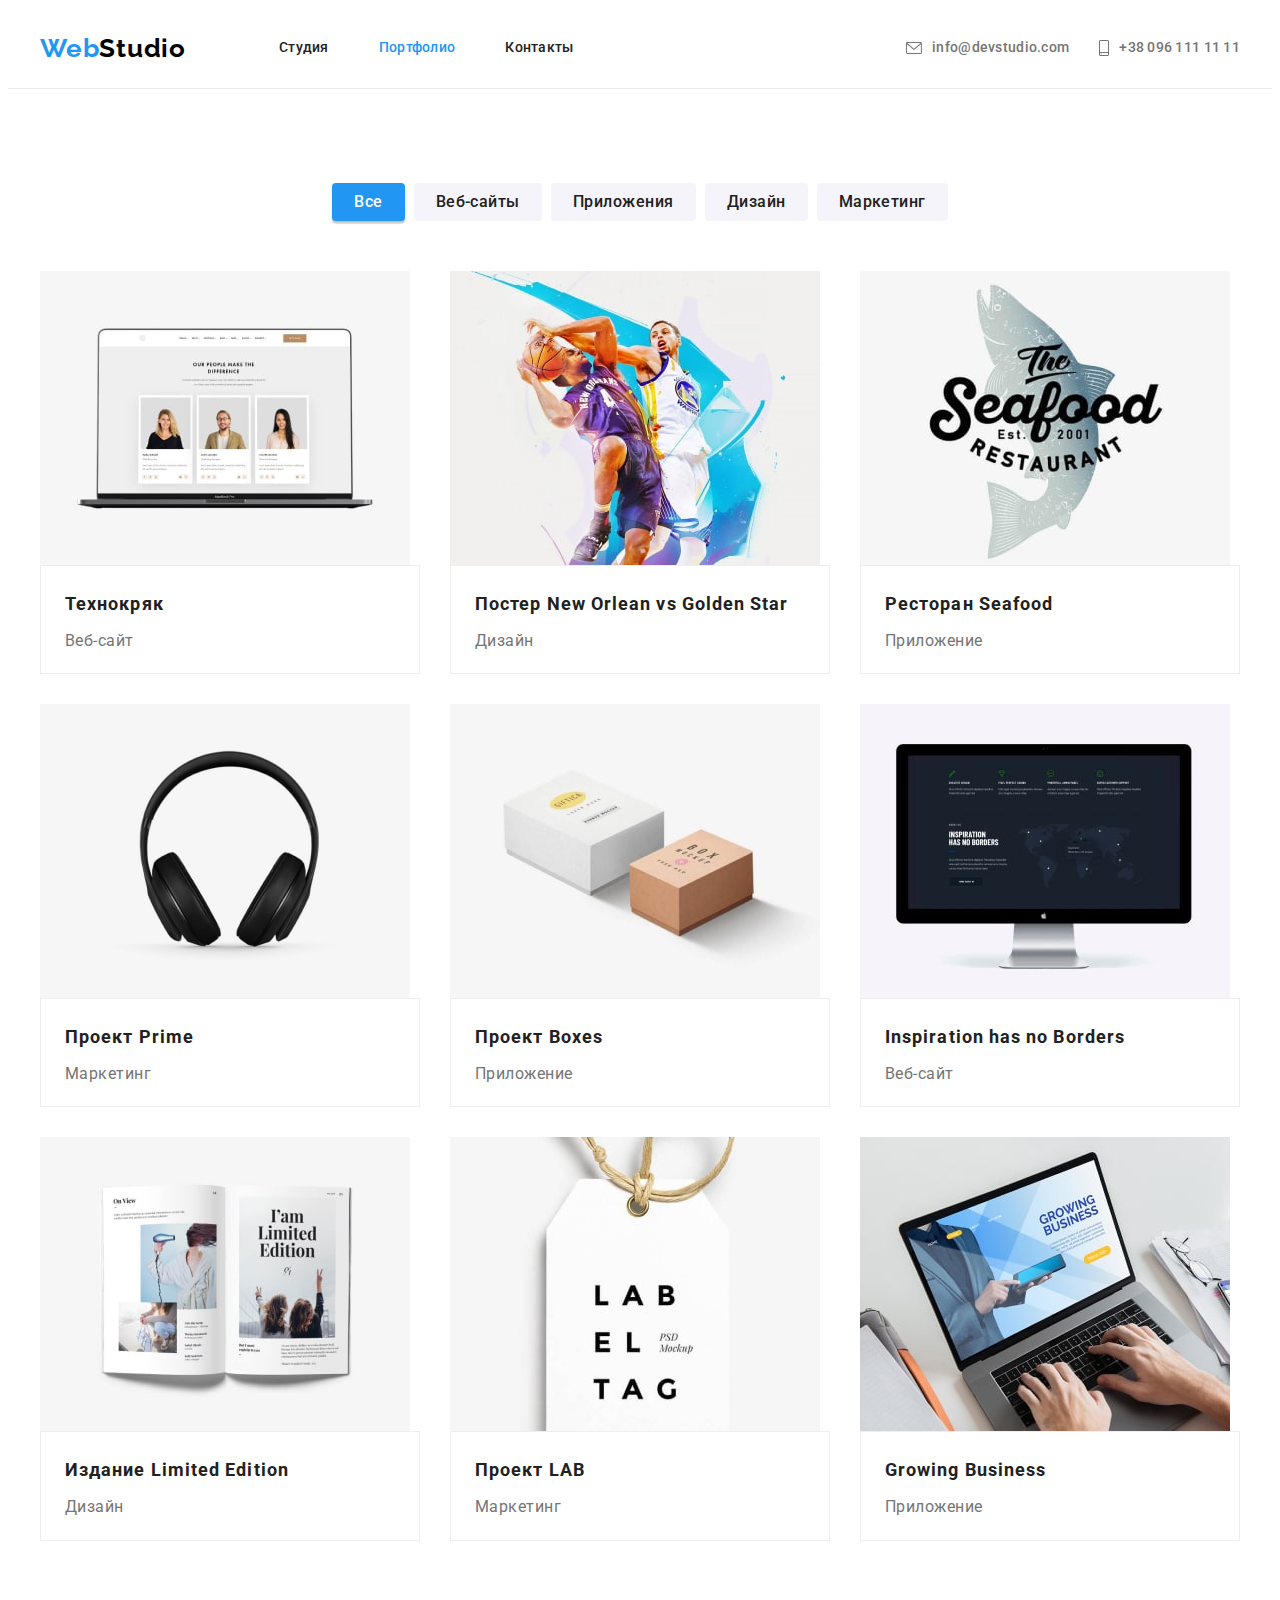
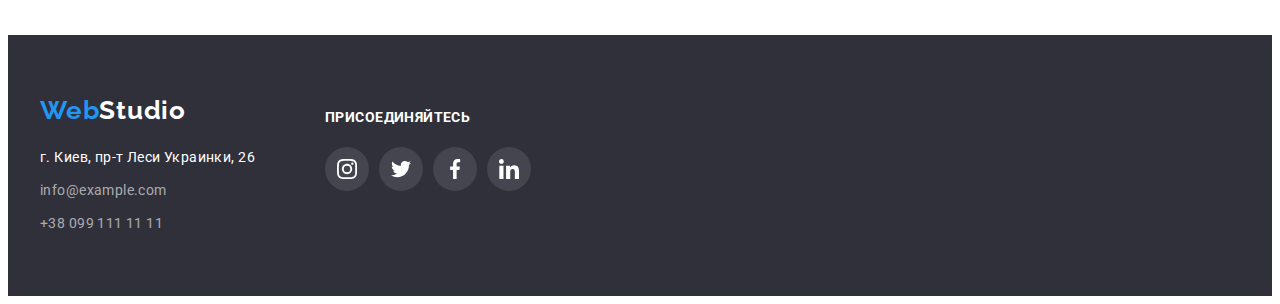
==== portfolio.html @ 57d946a7 "Initial commit" ====
<!DOCTYPE html>
<html lang="ru">
  <head>
    <meta charset="UTF-8" />
    <meta http-equiv="X-UA-Compatible" content="IE=edge" />
    <meta name="viewport" content="width=device-width, initial-scale=1.0" />
    <title>Document</title>
    <link
      rel="stylesheet"
      href="https://cdnjs.cloudflare.com/ajax/libs/modern-normalize/1.1.0/modern-normalize.min.css"
      integrity="sha512-wpPYUAdjBVSE4KJnH1VR1HeZfpl1ub8YT/NKx4PuQ5NmX2tKuGu6U/JRp5y+Y8XG2tV+wKQpNHVUX03MfMFn9Q=="
      crossorigin="anonymous"
      referrerpolicy="no-referrer"
    />
    <link rel="preconnect" href="https://fonts.googleapis.com" />
    <link rel="preconnect" href="https://fonts.gstatic.com" crossorigin />
    <link
      href="https://fonts.googleapis.com/css2?family=Raleway:wght@700&family=Roboto:wght@400;500;700;900&display=swap"
      rel="stylesheet"
    />
    <link rel="stylesheet" href="./css/styles.css" />
  </head>

  <body>
    <!-- Шапка сайта -->
    <header class="header">
      <div class="container main-nav">
        <a class="link logo" href="./index.html">Web<span class="header-logo-desc">Studio</span></a>
        <nav class="header-nav">
          <ul class="site-nav">
            <li class="list header-item">
              <a class="link header-link" href="./index.html">Студия</a>
            </li>
            <li class="list header-item">
              <a class="link header-link current" href="./portfolio.html">Портфолио</a>
            </li>
            <li class="list header-item">
              <a class="link header-link" href="">Контакты</a>
            </li>
          </ul>
        </nav>
        <ul class="list header-info">
          <li class="header-item">
            <a class="link info-link" href="mailto:info@devstudio.com"
              ><svg class="icon-contact" width="16" height="12">
                <use href="./images/icon.svg#icon-envelope"></use></svg
              >info@devstudio.com
            </a>
          </li>
          <li class="header-item">
            <a class="link info-link tel" href="tel:+380961111111"
              ><svg class="icon-contact" width="10" height="16">
                <use href="./images/icon.svg#icon-smartphone"></use></svg
              >+38 096 111 11 11</a
            >
          </li>
        </ul>
      </div>
    </header>

    <!--Список портфолио  -->
    <main class="main">
      <section class="main-section">
        <div class="container">
          <h1 class="visually-hidden">Наши роботы</h1>
          <ul class="list main-list">
            <li class="main-item"><button class="main-btn current" type="button">Все</button></li>
            <li class="main-item"><button class="main-btn" type="button">Веб-сайты</button></li>
            <li class="main-item"><button class="main-btn" type="button">Приложения</button></li>
            <li class="main-item"><button class="main-btn" type="button">Дизайн</button></li>
            <li class="main-item"><button class="main-btn" type="button">Маркетинг</button></li>
          </ul>

          <ul class="main-content-list">
            <li class="list main-content-item">
              <a class="link content-link" href=""
                ><img src="./images/portfolio1.jpg" alt="Технокряк" width="370" />
                <div class="content-wrap">
                  <h2 class="main-content-title">Технокряк</h2>
                  <p class="main-content-desc">Веб-сайт</p>
                </div></a
              >
            </li>
            <li class="list main-content-item">
              <a class="link content-link" href="">
                <img
                  src="./images/portfolio2.jpg"
                  alt="Постер New Orlean vs Golden Star"
                  width="370"
                />
                <div class="content-wrap">
                  <h2 class="main-content-title">
                    Постер <span lang="en">New Orlean vs Golden Star</span>
                  </h2>
                  <p class="main-content-desc">Дизайн</p>
                </div>
              </a>
            </li>
            <li class="list main-content-item">
              <a class="link content-link" href="">
                <img src="./images/portfolio3.jpg" alt="Ресторан Seafood" width="370" />
                <div class="content-wrap">
                  <h2 class="main-content-title">Ресторан <span lang="en">Seafood</span></h2>
                  <p class="main-content-desc">Приложение</p>
                </div>
              </a>
            </li>
            <li class="list main-content-item">
              <a class="link content-link" href="">
                <img src="./images/portfolio4.jpg" alt="Проект Prime" width="370" />
                <div class="content-wrap">
                  <h2 class="main-content-title">Проект <span lang="en">Prime</span></h2>
                  <p class="main-content-desc">Маркетинг</p>
                </div>
              </a>
            </li>
            <li class="list main-content-item">
              <a class="link content-link" href="">
                <img src="./images/portfolio5.jpg" alt="Проект Boxes" width="370" />
                <div class="content-wrap">
                  <h2 class="main-content-title">Проект <span lang="en">Boxes</span></h2>
                  <p class="main-content-desc">Приложение</p>
                </div>
              </a>
            </li>
            <li class="list main-content-item">
              <a class="link content-link" href="">
                <img src="./images/portfolio6.jpg" alt="Inspiration has no Borders" width="370" />
                <div class="content-wrap">
                  <h2 class="main-content-title">
                    <span lang="en">Inspiration has no Borders</span>
                  </h2>
                  <p class="main-content-desc">Веб-сайт</p>
                </div>
              </a>
            </li>
            <li class="list main-content-item">
              <a class="link content-link" href="">
                <img src="./images/portfolio7.jpg" alt="Издание Limited Edition" width="370" />
                <div class="content-wrap">
                  <h2 class="main-content-title">Издание <span lang="en">Limited Edition</span></h2>
                  <p class="main-content-desc">Дизайн</p>
                </div>
              </a>
            </li>
            <li class="list main-content-item">
              <a class="link content-link" href="">
                <img src="./images/portfolio8.jpg" alt="Проект LAB" width="370" />
                <div class="content-wrap">
                  <h2 class="main-content-title">Проект <span lang="en">LAB</span></h2>
                  <p class="main-content-desc">Маркетинг</p>
                </div>
              </a>
            </li>
            <li class="list main-content-item">
              <a class="link content-link" href="">
                <img src="./images/portfolio9.jpg" alt="Growing Business" width="370" />
                <div class="content-wrap">
                  <h2 class="main-content-title"><span lang="en">Growing Business</span></h2>
                  <p class="main-content-desc">Приложение</p>
                </div>
              </a>
            </li>
          </ul>
        </div>
      </section>
    </main>

    <!-- Підвал сайта -->
    <footer class="footer">
      <div class="container">
        <div class="footer-address-block">
          <a class="link footer-logo logo" href="./index.html"
            >Web<span class="footer-logo-dsc">Studio</span></a
          >
          <address class="footer-address">
            <ul class="list footer-address-list">
              <li class="list footer-address-item footer-item">
                <a
                  class="link footer-address-link"
                  href="https://goo.gl/maps/ybXtjSqPj97G9J9u8"
                  target="_blank"
                  rel="noopener noreferrer"
                >
                  г. Киев, пр-т Леси Украинки, 26
                </a>
              </li>
              <li class="list address-info-list footer-item">
                <a class="link footer-info-link" href="mailto:info@example.com">info@example.com</a>
              </li>
              <li class="list address-info-list footer-item">
                <a class="link footer-info-link" href="tel:+380991111111">+38 099 111 11 11</a>
              </li>
            </ul>
          </address>
        </div>
        <div class="footer-soc-link">
          <h3 class="soc-link-title">присоединяйтесь</h3>
          <ul class="list soc-link-list">
            <li class="soc-link-item">
              <a class="link soc-link" href=""
                ><svg class="icon-soc-link" width="20" height="20">
                  <use href="./images/icon.svg#icon-instagram"></use></svg
              ></a>
            </li>
            <li class="soc-link-item">
              <a class="link soc-link" href=""
                ><svg class="icon-soc-link" width="20" height="20">
                  <use href="./images/icon.svg#icon-twitter"></use></svg
              ></a>
            </li>
            <li class="soc-link-item">
              <a class="link soc-link" href=""
                ><svg class="icon-soc-link" width="20" height="20">
                  <use href="./images/icon.svg#icon-facebook"></use></svg
              ></a>
            </li>
            <li class="soc-link-item">
              <a class="link soc-link" href=""
                ><svg class="icon-soc-link" width="20" height="20">
                  <use href="./images/icon.svg#icon-linkedin"></use></svg
              ></a>
            </li>
          </ul>
        </div>
      </div>
    </footer>
  </body>
</html>
---- css/styles.css ----
/* цвет основного текста  #212121 */
/* вторичный цвет  #757575 */
/* белый #ffffff */
/* акцент #2196F3 */
/* верх лого  #000000;*/
/* почта, тел в футтер rgba(255, 255, 255, 0.6); */
/* вторичный цвет фона  #F5F4FA  */

:root {
  --primary-text-color: #757575;
  --title-text-color: #212121;
  --accent-color: #2196f3;
  --second-title-color: #ffffff;
  --card-set-gap: 30px;
  --padding-portfolio: 24px;
  --padding-section: 94px;
  --social-link-fill: #afb1b8;
}
p,
h1,
h2,
h3,
h4,
h5,
h6 {
  margin: 0;
}
ul {
  margin: 0;
  padding-left: 0;
}
img {
  display: block;
  max-width: 100%;
  height: auto;
}

body {
  font-family: 'Roboto', sans-serif;
  color: var(--primary-text-color);
  background-color: #ffffff;
}
.container {
  width: 1200px;
  margin-left: auto;
  margin-right: auto;
  padding-left: 15px;
  padding-right: 15px;
}

.visually-hidden {
  position: absolute;
  white-space: nowrap;
  width: 1px;
  height: 1px;
  overflow: hidden;
  border: 0;
  padding: 0;
  clip: rect(0 0 0 0);
  clip-path: inset(50%);
  margin: -1px;
}
.list {
  list-style: none;
}
.link {
  text-decoration: none;
}

.hero-section,
.footer {
  background-color: #2f303a;
}
.work-title,
.team-title {
  color: var(--title-text-color);
}
/* Header */
.logo {
  font-family: 'Raleway', sans-serif;
  font-style: normal;
  font-weight: 700;
  font-size: 26px;
  line-height: 1.19;
  letter-spacing: 0.03em;
  color: var(--accent-color);
}
.header-logo-desc {
  color: #000000;
}
.header {
  border-bottom: 1px solid #ececec;
}

.main-nav {
  display: flex;
  align-items: center;
}
.header-link {
  display: block;
  padding-top: 32px;
  padding-bottom: 32px;
  color: var(--title-text-color);
  font-weight: 500;
  font-size: 14px;
  line-height: 1.14;
  letter-spacing: 0.02em;
}
.site-nav {
  display: flex;
  margin-left: 93px;
}
/* .header-item {
  background-color: orange;
} */
.site-nav .header-item + .header-item {
  margin-left: 50px;
}

.site-nav .header-link.current {
  color: var(--accent-color);
}
.header-info {
  display: flex;
  margin-left: auto;
}
.info-link {
  display: block;
  padding-top: 32px;
  padding-bottom: 32px;
  font-style: normal;
  font-weight: 500;
  font-size: 14px;
  line-height: 1.14;
  letter-spacing: 0.02em;
  color: var(--primary-text-color);
  display: flex;
  align-items: center;
  fill: currentColor;
}
.icon-contact {
  margin-right: 10px;
}
.tel {
  margin-left: 30px;
}

.site-nav .link:hover,
.site-nav .link:focus,
.info-link:hover,
.info-link:focus {
  color: var(--accent-color);
}
/* Hero */
.hero {
  text-align: center;
}

.hero-section {
  padding-top: 200px;
  padding-bottom: 200px;
  max-width: 1600px;
  height: 600px;
  margin-left: auto;
  margin-right: auto;
  background-image: linear-gradient(to right, rgba(47, 48, 58, 0.4), rgba(47, 48, 58, 0.4)),
    url('../images/hero.jpg');
  background-repeat: no-repeat;
  background-position: center;
}
.hero-title {
  font-weight: 900;
  font-size: 44px;
  line-height: 1.36;
  text-align: center;
  letter-spacing: 0.06em;
  text-transform: uppercase;
  color: var(--second-title-color);
  margin-bottom: 30px;
}
.hero-btn {
  font-family: 'Roboto', sans-serif;
  font-style: normal;
  font-weight: 700;
  font-size: 16px;
  line-height: 1.88;
  display: flex;
  text-align: center;
  letter-spacing: 0.06em;
  color: var(--second-title-color);
  background-color: var(--accent-color);
  display: inline-block;
  cursor: pointer;
  padding: 10px 32px;
  box-shadow: 0px 4px 4px rgba(0, 0, 0, 0.15);
  border-radius: 4px;
  border: none;
}
.hero-btn:hover,
.hero-btn:focus {
  background-color: #188ce8;
}
/* Преимущества */
.benefits {
  padding-top: var(--padding-section);
  padding-bottom: var(--padding-section);
}
.benefits-list {
  display: flex;
}
.benefits-item {
  flex-basis: calc(100% / 4 - 30px);
}
.benefits-list .benefits-item + .benefits-item {
  margin-left: 30px;
}
.thumb {
  width: 270px;
  height: 120px;
  background: #f5f4fa;
  border-radius: 4px;
  margin-bottom: 30px;
  display: flex;
  align-items: center;
  justify-content: center;
}

.benefits-caption {
  font-size: 14px;
  line-height: 1.14;
  letter-spacing: 0.03em;
  text-transform: uppercase;
  color: var(--title-text-color);
  text-align: left;
}
.benefits-desc {
  font-size: 14px;
  line-height: 1.71;
  letter-spacing: 0.03em;
  text-align: left;
  margin-top: 10px;
}
/* Чем мы занимаемся */
.work {
  display: flex;
  padding-bottom: var(--padding-section);
}

.work-title {
  font-size: 36px;
  line-height: 1.17;
  text-align: center;
  letter-spacing: 0.03em;
  padding-bottom: 50px;
}
.work-list {
  display: flex;
}
.work-list .work-item + .work-item {
  margin-left: 30px;
}

/* Наша команда  */
.team {
  background-color: #f5f4fa;
  padding-top: var(--padding-section);
  padding-bottom: var(--padding-section);
}

.team-title {
  font-size: 36px;
  line-height: 1.17;
  text-align: center;
  letter-spacing: 0.03em;
  margin-bottom: 50px;
}
.team-list {
  display: flex;
}
.team-item {
  background-color: #ffffff;
  box-shadow: 0px 1px 3px rgba(0, 0, 0, 0.12), 0px 1px 1px rgba(0, 0, 0, 0.14),
    0px 2px 1px rgba(0, 0, 0, 0.2);
  border-radius: 0px 0px 4px 4px;
}
.team-list .team-item + .team-item {
  margin-left: 30px;
}
.team-wrap {
  padding-top: 30px;
  padding-bottom: 30px;
}
.team-caption {
  font-weight: 500;
  font-size: 16px;
  line-height: 1.19;
  text-align: center;
  letter-spacing: 0.03em;
  color: var(--title-text-color);
}
.team-desc {
  font-size: 16px;
  line-height: 1.19;
  text-align: center;
  letter-spacing: 0.03em;
  margin-top: 10px;
  margin-bottom: 16px;
}
.team-soc {
  display: flex;
  margin-left: 32px;
}
.teeam-soc-list {
  display: flex;
  justify-content: center;
}
.team-soc-item {
  width: 44px;
  height: 44px;
}

.team-soc-item:not(:last-child) {
  margin-right: 10px;
}
.team-soc-link {
  width: 100%;
  height: 100%;
  border-radius: 50%;
  display: flex;
  align-items: center;
  justify-content: center;
  fill: #afb1b8;
}

.team-soc-link:hover,
.team-soc-link:focus {
  background-color: var(--accent-color);
  fill: var(--second-title-color);
}

/* Постоянные клиенты */
.client {
  padding-top: var(--padding-section);
  padding-bottom: var(--padding-section);
}
.client-title {
  font-size: 36px;
  line-height: 1.17;
  text-align: center;
  letter-spacing: 0.03em;
  margin-bottom: 50px;

  color: #212121;
}
.client-list {
  display: flex;
  justify-content: center;
}
.client-item {
  display: flex;
}
.client-item:not(:last-child) {
  margin-right: 30px;
}
.client-link {
  display: flex;
  width: 170px;
  height: 92px;
  border: 1px solid #afb1b8;
  border-radius: 4px;
  box-sizing: border-box;
  fill: var(--social-link-fill);
  align-items: center;
  justify-content: center;
}
.client-link:hover,
.client-link:focus {
  border-color: var(--accent-color);
  fill: var(--accent-color);
  outline: none;
}

/* Footer */
.footer .container {
  display: flex;
}
.footer {
  padding-top: 60px;
  padding-bottom: 60px;
}
.footer-logo {
  display: block;
  margin-bottom: 20px;
}
.footer-logo-dsc {
  color: var(--second-title-color);
}
.footer-address-list .footer-item + .footer-item {
  margin-top: 9px;
}
.footer-address-link {
  font-style: normal;
  font-weight: 400;
  font-size: 14px;
  line-height: 1.71;
  letter-spacing: 0.03em;
  color: var(--second-title-color);
}
.footer-info-link {
  font-style: normal;
  font-size: 14px;
  line-height: 1.71;
  letter-spacing: 0.03em;
  color: rgba(255, 255, 255, 0.6);
}
.footer-address-link:hover,
.footer-address-link:focus,
.footer-info-link:hover,
.footer-info-link:focus {
  color: var(--accent-color);
}
.footer-soc-link {
  margin-left: 70px;
  margin-top: 12px;
}
.soc-link-title {
  font-size: 14px;
  line-height: 1.45;
  letter-spacing: 0.03em;
  text-transform: uppercase;

  color: #ffffff;
  margin-bottom: 20px;
}
.soc-link-list {
  display: flex;
  justify-content: center;
}
.soc-link-item {
  width: 44px;
  height: 44px;
}

.soc-link-item:not(:last-child) {
  margin-right: 10px;
}
.soc-link {
  width: 100%;
  height: 100%;
  background-color: rgba(255, 255, 255, 0.1);
  border-radius: 50%;
  display: flex;
  align-items: center;
  justify-content: center;
  fill: #ffffff;
}

.soc-link:hover,
.soc-link:focus {
  background-color: var(--accent-color);
}
/* Portfolio */
.main-section {
  padding-bottom: var(--padding-section);
  padding-top: var(--padding-section);
}
.main-list {
  display: flex;
  justify-content: center;
  margin-bottom: 50px;
}
.main-list .main-item + .main-item {
  margin-left: 9px;
}
.main-btn {
  padding: 6px 22px;
  border-radius: 4px;
  border: 0;
  font-family: 'Roboto', sans-serif;
  font-weight: 500;
  font-size: 16px;
  line-height: 1.6;
  text-align: center;
  letter-spacing: 0.03em;
  color: var(--title-text-color);
  background-color: #f5f4fa;
  cursor: pointer;
}
.main-btn:hover,
.main-btn:focus,
.main-btn.current {
  color: var(--second-title-color);
  background-color: var(--accent-color);
  box-shadow: 0px 3px 1px rgba(0, 0, 0, 0.1), 0px 1px 2px rgba(0, 0, 0, 0.08),
    0px 2px 2px rgba(0, 0, 0, 0.12);
}
.main-content-list {
  display: flex;
  flex-wrap: wrap;
  margin-left: -30px;
  margin-bottom: -30px;
}
.main-content-item:hover,
.main-content-item:focus {
  box-shadow: 0px 1px 1px rgba(0, 0, 0, 0.12), 0px 4px 4px rgba(0, 0, 0, 0.06),
    1px 4px 6px rgba(0, 0, 0, 0.16);
}
.content-wrap {
  padding-top: 20px;
  padding-left: var(--padding-portfolio);
  padding-right: var(--padding-portfolio);
  padding-bottom: 17px;
  border: 1px solid #eeeeee;
}
.main-content-item {
  width: calc(100% / 3 - 30px);
  margin-left: 30px;
  margin-bottom: 30px;
}

.main-content-title {
  font-size: 18px;
  line-height: 2;
  letter-spacing: 0.06em;
  color: var(--title-text-color);
}
.main-content-desc {
  font-size: 16px;
  line-height: 1.9;
  letter-spacing: 0.03em;
  color: var(--primary-text-color);
  margin-top: 4px;
}
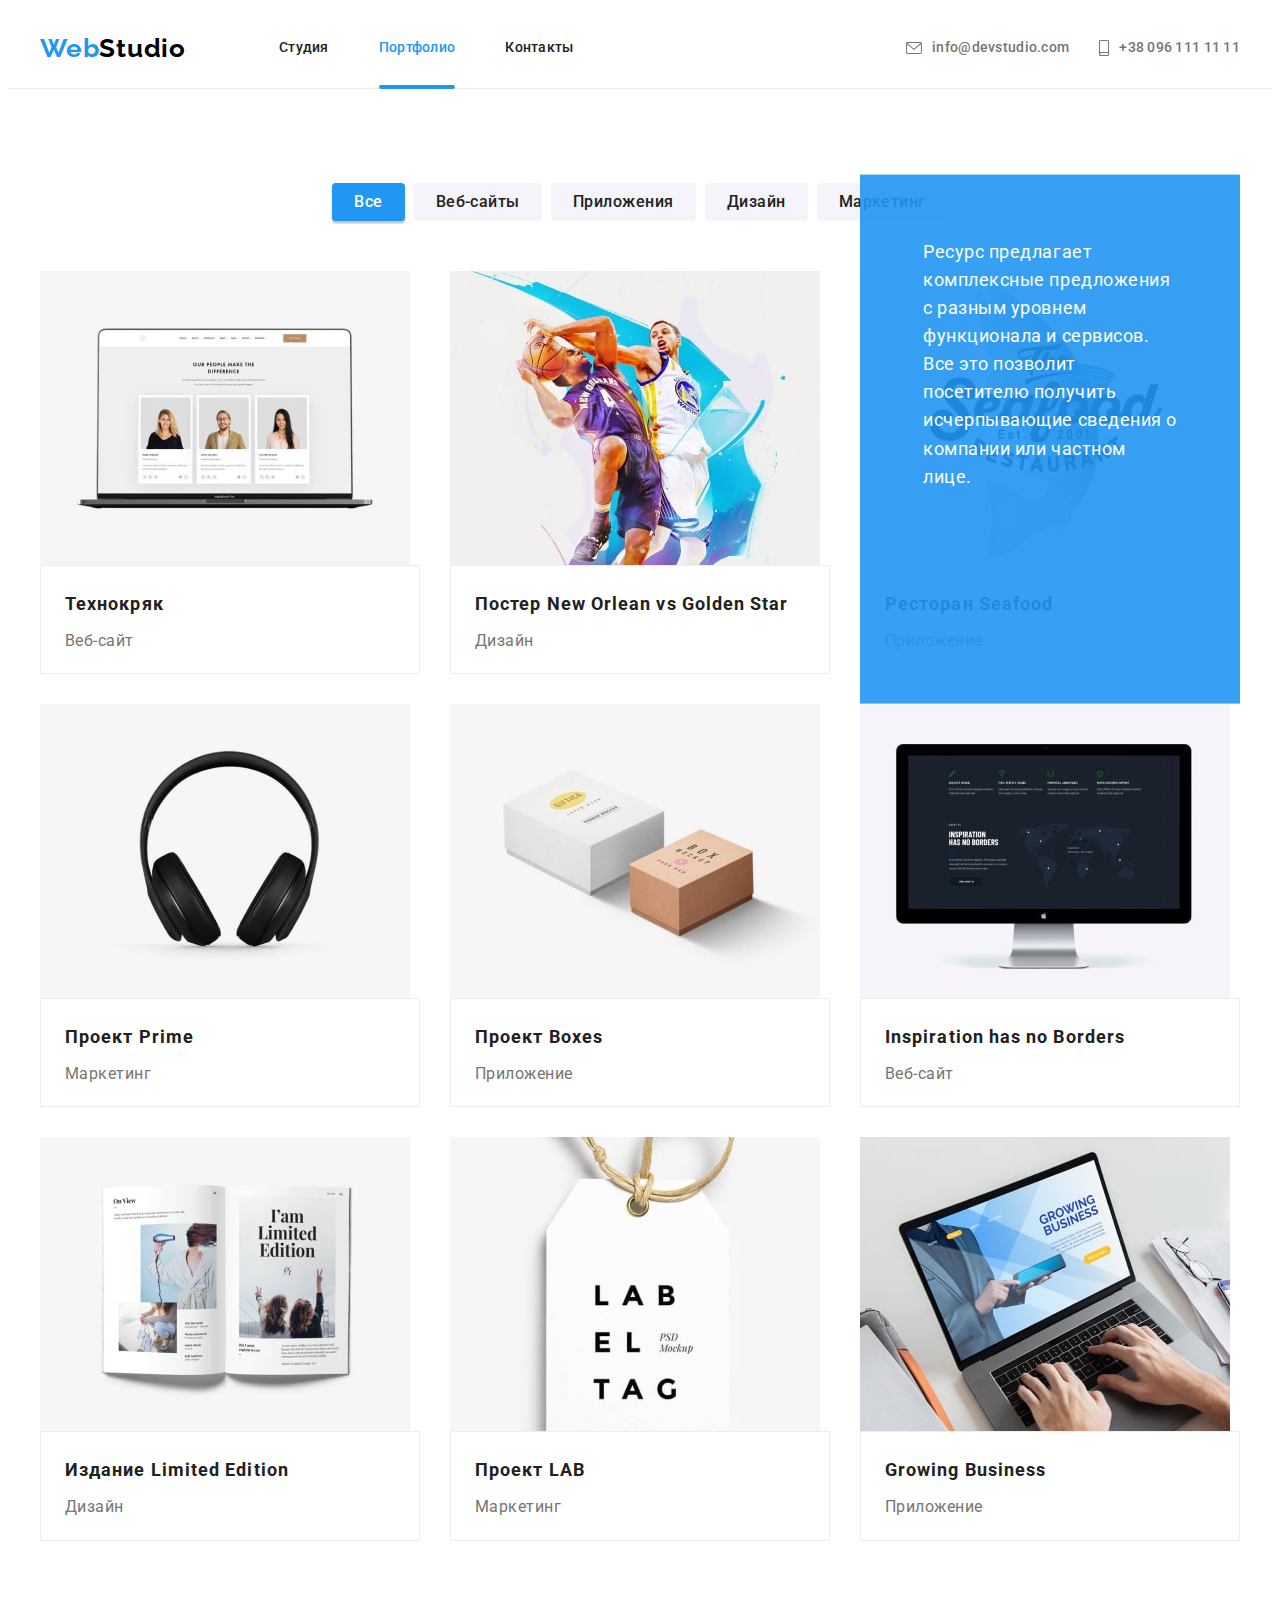
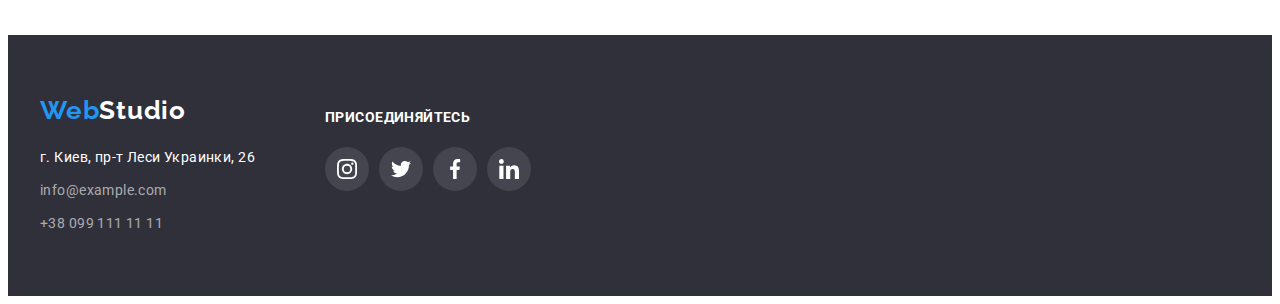
==== commit 64050c15: "Добавив перехід на hover" ====
--- a/portfolio.html
+++ b/portfolio.html
@@ -126,6 +126,11 @@
             <li class="list main-content-item">
               <a class="link content-link" href="">
                 <img src="./images/portfolio6.jpg" alt="Inspiration has no Borders" width="370" />
+                <p class="content-top-text">
+                  Ресурс предлагает комплексные предложения с разным уровнем функционала и сервисов.
+                  Все это позволит посетителю получить исчерпывающие сведения о компании или частном
+                  лице.
+                </p>
                 <div class="content-wrap">
                   <h2 class="main-content-title">
                     <span lang="en">Inspiration has no Borders</span>
--- a/css/styles.css
+++ b/css/styles.css
@@ -15,6 +15,8 @@
   --padding-portfolio: 24px;
   --padding-section: 94px;
   --social-link-fill: #afb1b8;
+  --typical-duration: 250ms;
+  --typical-timing-function: cubic-bezier(0.4, 0, 0.2, 1);
 }
 p,
 h1,
@@ -105,20 +107,29 @@
   font-size: 14px;
   line-height: 1.14;
   letter-spacing: 0.02em;
+  position: relative;
 }
 .site-nav {
   display: flex;
   margin-left: 93px;
 }
-/* .header-item {
-  background-color: orange;
-} */
+
 .site-nav .header-item + .header-item {
   margin-left: 50px;
 }
 
 .site-nav .header-link.current {
   color: var(--accent-color);
+}
+.site-nav .header-link.current::after {
+  content: '';
+  position: absolute;
+  width: 100%;
+  height: 4px;
+  background-color: var(--accent-color);
+  border-radius: 2px;
+  left: 0;
+  bottom: -1px;
 }
 .header-info {
   display: flex;
@@ -150,6 +161,7 @@
 .info-link:hover,
 .info-link:focus {
   color: var(--accent-color);
+  transition: var(--typical-duration) var(--typical-timing-function);
 }
 /* Hero */
 .hero {
@@ -199,6 +211,7 @@
 .hero-btn:hover,
 .hero-btn:focus {
   background-color: #188ce8;
+  transition: var(--typical-duration) var(--typical-timing-function);
 }
 /* Преимущества */
 .benefits {
@@ -336,6 +349,7 @@
 .team-soc-link:focus {
   background-color: var(--accent-color);
   fill: var(--second-title-color);
+  transition: var(--typical-duration) var(--typical-timing-function);
 }
 
 /* Постоянные клиенты */
@@ -378,6 +392,7 @@
   border-color: var(--accent-color);
   fill: var(--accent-color);
   outline: none;
+  transition: var(--typical-duration) var(--typical-timing-function);
 }
 
 /* Footer */
@@ -418,6 +433,7 @@
 .footer-info-link:hover,
 .footer-info-link:focus {
   color: var(--accent-color);
+  transition: var(--typical-duration) var(--typical-timing-function);
 }
 .footer-soc-link {
   margin-left: 70px;
@@ -458,6 +474,7 @@
 .soc-link:hover,
 .soc-link:focus {
   background-color: var(--accent-color);
+  transition: var(--typical-duration) var(--typical-timing-function);
 }
 /* Portfolio */
 .main-section {
@@ -493,6 +510,7 @@
   background-color: var(--accent-color);
   box-shadow: 0px 3px 1px rgba(0, 0, 0, 0.1), 0px 1px 2px rgba(0, 0, 0, 0.08),
     0px 2px 2px rgba(0, 0, 0, 0.12);
+  transition: var(--typical-duration) var(--typical-timing-function);
 }
 .main-content-list {
   display: flex;
@@ -504,7 +522,30 @@
 .main-content-item:focus {
   box-shadow: 0px 1px 1px rgba(0, 0, 0, 0.12), 0px 4px 4px rgba(0, 0, 0, 0.06),
     1px 4px 6px rgba(0, 0, 0, 0.16);
-}
+  transition: var(--typical-duration) var(--typical-timing-function);
+}
+.content-link {
+  position: relative;
+  overflow: hidden;
+}
+.content-top-text {
+  position: absolute;
+  top: 0;
+  font-weight: 400;
+  font-size: 18px;
+  line-height: 1.56;
+  letter-spacing: 0.03em;
+  background-color: rgba(33, 150, 243, 0.9);
+  color: var(--second-title-color);
+  padding: 63px;
+  height: 100%;
+  transform: translateY(-100%);
+  transition: transform var(--typical-duration) linear;
+}
+.content-top-text:hover {
+  transform: translateY(0);
+}
+
 .content-wrap {
   padding-top: 20px;
   padding-left: var(--padding-portfolio);
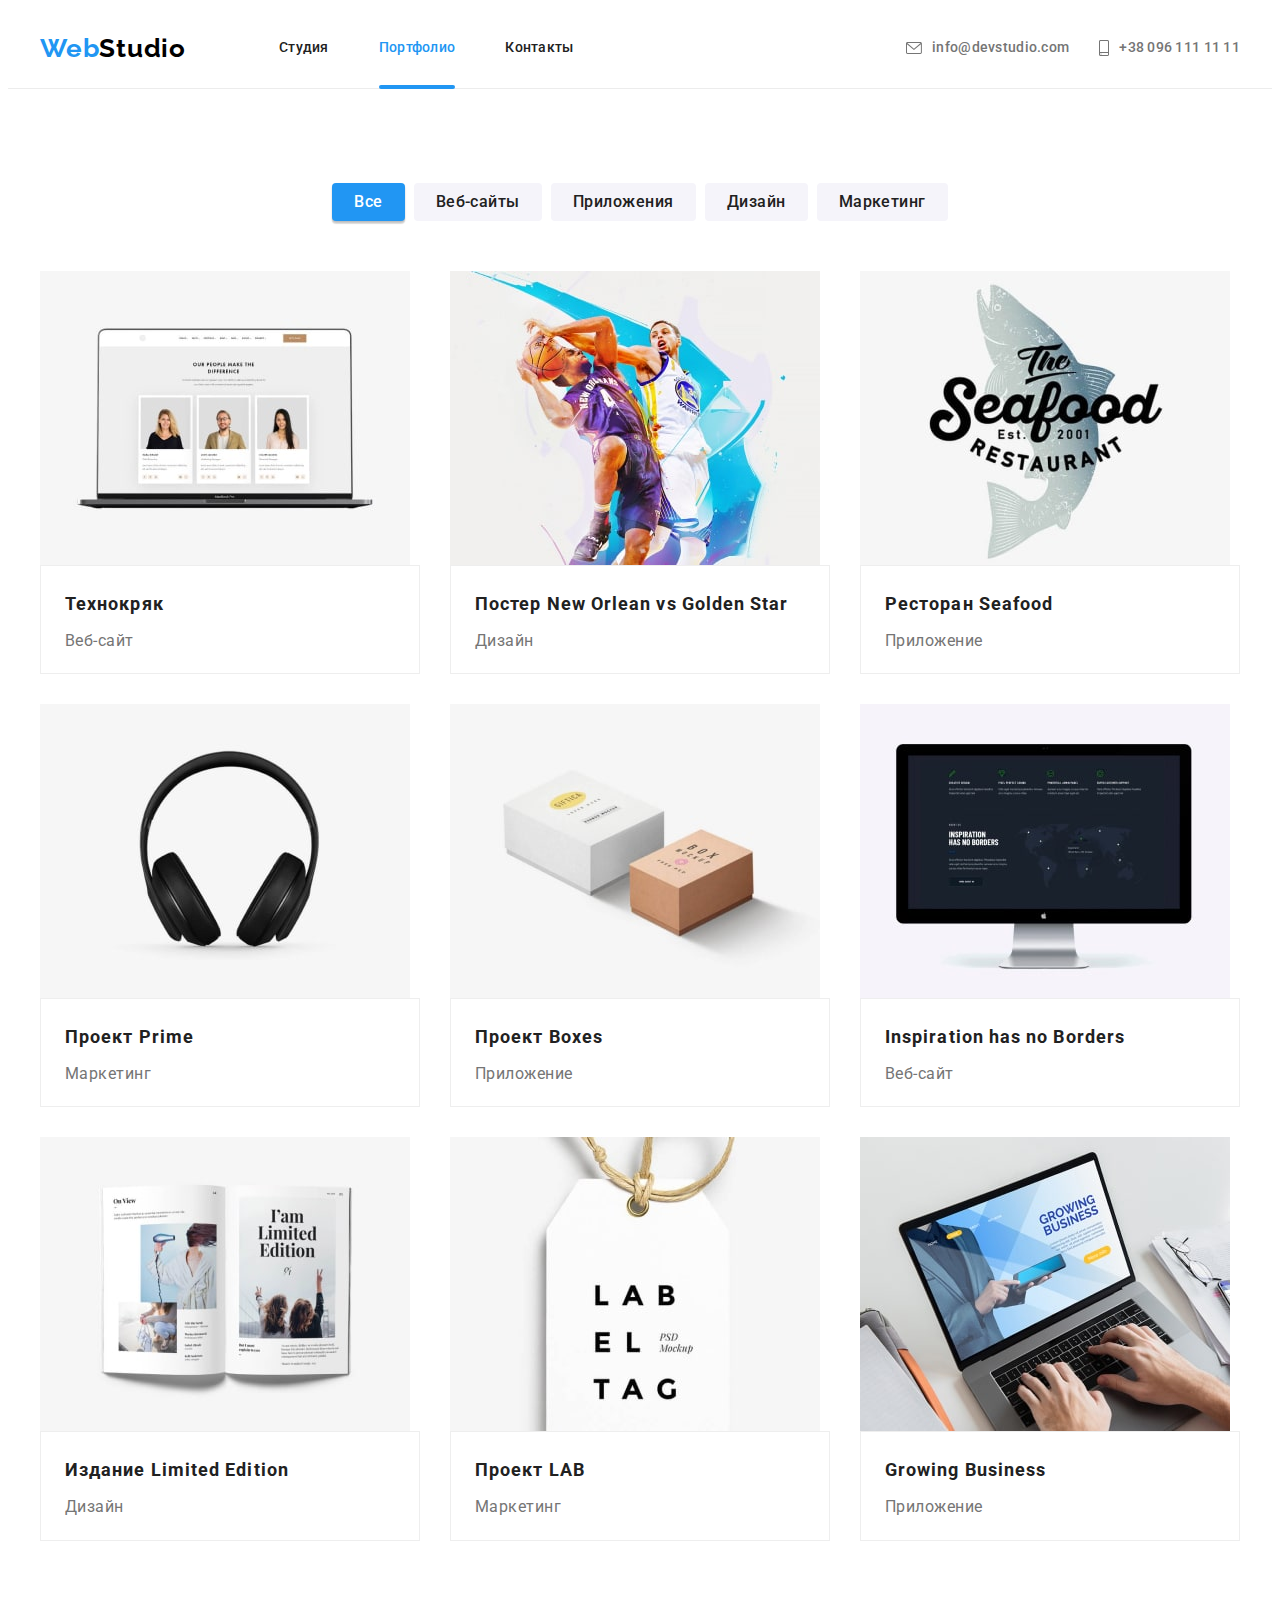
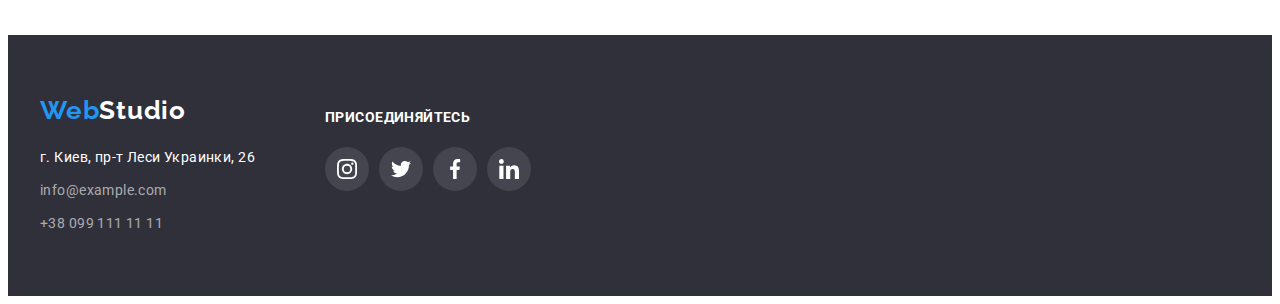
==== commit 16c6a6fa: "Final Project" ====
--- a/portfolio.html
+++ b/portfolio.html
@@ -4,7 +4,7 @@
     <meta charset="UTF-8" />
     <meta http-equiv="X-UA-Compatible" content="IE=edge" />
     <meta name="viewport" content="width=device-width, initial-scale=1.0" />
-    <title>Document</title>
+    <title>WebStudio</title>
     <link
       rel="stylesheet"
       href="https://cdnjs.cloudflare.com/ajax/libs/modern-normalize/1.1.0/modern-normalize.min.css"
@@ -73,8 +73,15 @@
 
           <ul class="main-content-list">
             <li class="list main-content-item">
-              <a class="link content-link" href=""
-                ><img src="./images/portfolio1.jpg" alt="Технокряк" width="370" />
+              <a class="link content-link" href="">
+                <div class="content-top-wrap">
+                  <img src="./images/portfolio1.jpg" alt="Технокряк" width="370" />
+                  <p class="content-top-text">
+                    Ресурс предлагает комплексные предложения с разным уровнем функционала и
+                    сервисов. Все это позволит посетителю получить исчерпывающие сведения о компании
+                    или частном лице.
+                  </p>
+                </div>
                 <div class="content-wrap">
                   <h2 class="main-content-title">Технокряк</h2>
                   <p class="main-content-desc">Веб-сайт</p>
@@ -83,11 +90,18 @@
             </li>
             <li class="list main-content-item">
               <a class="link content-link" href="">
-                <img
-                  src="./images/portfolio2.jpg"
-                  alt="Постер New Orlean vs Golden Star"
-                  width="370"
-                />
+                <div class="content-top-wrap">
+                  <img
+                    src="./images/portfolio2.jpg"
+                    alt="Постер New Orlean vs Golden Star"
+                    width="370"
+                  />
+                  <p class="content-top-text">
+                    Ресурс предлагает комплексные предложения с разным уровнем функционала и
+                    сервисов. Все это позволит посетителю получить исчерпывающие сведения о компании
+                    или частном лице.
+                  </p>
+                </div>
                 <div class="content-wrap">
                   <h2 class="main-content-title">
                     Постер <span lang="en">New Orlean vs Golden Star</span>
@@ -98,7 +112,14 @@
             </li>
             <li class="list main-content-item">
               <a class="link content-link" href="">
-                <img src="./images/portfolio3.jpg" alt="Ресторан Seafood" width="370" />
+                <div class="content-top-wrap">
+                  <img src="./images/portfolio3.jpg" alt="Ресторан Seafood" width="370" />
+                  <p class="content-top-text">
+                    Ресурс предлагает комплексные предложения с разным уровнем функционала и
+                    сервисов. Все это позволит посетителю получить исчерпывающие сведения о компании
+                    или частном лице.
+                  </p>
+                </div>
                 <div class="content-wrap">
                   <h2 class="main-content-title">Ресторан <span lang="en">Seafood</span></h2>
                   <p class="main-content-desc">Приложение</p>
@@ -107,7 +128,14 @@
             </li>
             <li class="list main-content-item">
               <a class="link content-link" href="">
-                <img src="./images/portfolio4.jpg" alt="Проект Prime" width="370" />
+                <div class="content-top-wrap">
+                  <img src="./images/portfolio4.jpg" alt="Проект Prime" width="370" />
+                  <p class="content-top-text">
+                    Ресурс предлагает комплексные предложения с разным уровнем функционала и
+                    сервисов. Все это позволит посетителю получить исчерпывающие сведения о компании
+                    или частном лице.
+                  </p>
+                </div>
                 <div class="content-wrap">
                   <h2 class="main-content-title">Проект <span lang="en">Prime</span></h2>
                   <p class="main-content-desc">Маркетинг</p>
@@ -116,7 +144,14 @@
             </li>
             <li class="list main-content-item">
               <a class="link content-link" href="">
-                <img src="./images/portfolio5.jpg" alt="Проект Boxes" width="370" />
+                <div class="content-top-wrap">
+                  <img src="./images/portfolio5.jpg" alt="Проект Boxes" width="370" />
+                  <p class="content-top-text">
+                    Ресурс предлагает комплексные предложения с разным уровнем функционала и
+                    сервисов. Все это позволит посетителю получить исчерпывающие сведения о компании
+                    или частном лице.
+                  </p>
+                </div>
                 <div class="content-wrap">
                   <h2 class="main-content-title">Проект <span lang="en">Boxes</span></h2>
                   <p class="main-content-desc">Приложение</p>
@@ -125,12 +160,14 @@
             </li>
             <li class="list main-content-item">
               <a class="link content-link" href="">
-                <img src="./images/portfolio6.jpg" alt="Inspiration has no Borders" width="370" />
-                <p class="content-top-text">
-                  Ресурс предлагает комплексные предложения с разным уровнем функционала и сервисов.
-                  Все это позволит посетителю получить исчерпывающие сведения о компании или частном
-                  лице.
-                </p>
+                <div class="content-top-wrap">
+                  <img src="./images/portfolio6.jpg" alt="Inspiration has no Borders" width="370" />
+                  <p class="content-top-text">
+                    Ресурс предлагает комплексные предложения с разным уровнем функционала и
+                    сервисов. Все это позволит посетителю получить исчерпывающие сведения о компании
+                    или частном лице.
+                  </p>
+                </div>
                 <div class="content-wrap">
                   <h2 class="main-content-title">
                     <span lang="en">Inspiration has no Borders</span>
@@ -141,7 +178,14 @@
             </li>
             <li class="list main-content-item">
               <a class="link content-link" href="">
-                <img src="./images/portfolio7.jpg" alt="Издание Limited Edition" width="370" />
+                <div class="content-top-wrap">
+                  <img src="./images/portfolio7.jpg" alt="Издание Limited Edition" width="370" />
+                  <p class="content-top-text">
+                    Ресурс предлагает комплексные предложения с разным уровнем функционала и
+                    сервисов. Все это позволит посетителю получить исчерпывающие сведения о компании
+                    или частном лице.
+                  </p>
+                </div>
                 <div class="content-wrap">
                   <h2 class="main-content-title">Издание <span lang="en">Limited Edition</span></h2>
                   <p class="main-content-desc">Дизайн</p>
@@ -150,7 +194,14 @@
             </li>
             <li class="list main-content-item">
               <a class="link content-link" href="">
-                <img src="./images/portfolio8.jpg" alt="Проект LAB" width="370" />
+                <div class="content-top-wrap">
+                  <img src="./images/portfolio8.jpg" alt="Проект LAB" width="370" />
+                  <p class="content-top-text">
+                    Ресурс предлагает комплексные предложения с разным уровнем функционала и
+                    сервисов. Все это позволит посетителю получить исчерпывающие сведения о компании
+                    или частном лице.
+                  </p>
+                </div>
                 <div class="content-wrap">
                   <h2 class="main-content-title">Проект <span lang="en">LAB</span></h2>
                   <p class="main-content-desc">Маркетинг</p>
@@ -159,7 +210,14 @@
             </li>
             <li class="list main-content-item">
               <a class="link content-link" href="">
-                <img src="./images/portfolio9.jpg" alt="Growing Business" width="370" />
+                <div class="content-top-wrap">
+                  <img src="./images/portfolio9.jpg" alt="Growing Business" width="370" />
+                  <p class="content-top-text">
+                    Ресурс предлагает комплексные предложения с разным уровнем функционала и
+                    сервисов. Все это позволит посетителю получить исчерпывающие сведения о компании
+                    или частном лице.
+                  </p>
+                </div>
                 <div class="content-wrap">
                   <h2 class="main-content-title"><span lang="en">Growing Business</span></h2>
                   <p class="main-content-desc">Приложение</p>
--- a/css/styles.css
+++ b/css/styles.css
@@ -112,6 +112,7 @@
 .site-nav {
   display: flex;
   margin-left: 93px;
+  transition: var(--typical-duration) var(--typical-timing-function);
 }
 
 .site-nav .header-item + .header-item {
@@ -148,6 +149,7 @@
   display: flex;
   align-items: center;
   fill: currentColor;
+  transition: var(--typical-duration) var(--typical-timing-function);
 }
 .icon-contact {
   margin-right: 10px;
@@ -161,7 +163,6 @@
 .info-link:hover,
 .info-link:focus {
   color: var(--accent-color);
-  transition: var(--typical-duration) var(--typical-timing-function);
 }
 /* Hero */
 .hero {
@@ -207,11 +208,11 @@
   box-shadow: 0px 4px 4px rgba(0, 0, 0, 0.15);
   border-radius: 4px;
   border: none;
+  transition: var(--typical-duration) var(--typical-timing-function);
 }
 .hero-btn:hover,
 .hero-btn:focus {
   background-color: #188ce8;
-  transition: var(--typical-duration) var(--typical-timing-function);
 }
 /* Преимущества */
 .benefits {
@@ -269,6 +270,29 @@
 .work-list {
   display: flex;
 }
+.work-item {
+  position: relative;
+}
+.work-top-text {
+  font-weight: 700;
+  font-size: 14px;
+  line-height: 1.14;
+  text-align: center;
+  letter-spacing: 0.03em;
+  text-transform: uppercase;
+  color: var(--second-title-color);
+  background-color: rgba(47, 48, 58, 0.8);
+  position: absolute;
+  bottom: 0;
+  right: 0;
+  width: 100%;
+  height: 70px;
+  display: flex;
+  align-items: center;
+  justify-content: center;
+  padding-top: 27px;
+  padding-bottom: 27px;
+}
 .work-list .work-item + .work-item {
   margin-left: 30px;
 }
@@ -343,13 +367,13 @@
   align-items: center;
   justify-content: center;
   fill: #afb1b8;
+  transition: var(--typical-duration) var(--typical-timing-function);
 }
 
 .team-soc-link:hover,
 .team-soc-link:focus {
   background-color: var(--accent-color);
   fill: var(--second-title-color);
-  transition: var(--typical-duration) var(--typical-timing-function);
 }
 
 /* Постоянные клиенты */
@@ -386,13 +410,13 @@
   fill: var(--social-link-fill);
   align-items: center;
   justify-content: center;
+  transition: var(--typical-duration) var(--typical-timing-function);
 }
 .client-link:hover,
 .client-link:focus {
   border-color: var(--accent-color);
   fill: var(--accent-color);
   outline: none;
-  transition: var(--typical-duration) var(--typical-timing-function);
 }
 
 /* Footer */
@@ -420,6 +444,7 @@
   line-height: 1.71;
   letter-spacing: 0.03em;
   color: var(--second-title-color);
+  transition: var(--typical-duration) var(--typical-timing-function);
 }
 .footer-info-link {
   font-style: normal;
@@ -427,13 +452,13 @@
   line-height: 1.71;
   letter-spacing: 0.03em;
   color: rgba(255, 255, 255, 0.6);
+  transition: var(--typical-duration) var(--typical-timing-function);
 }
 .footer-address-link:hover,
 .footer-address-link:focus,
 .footer-info-link:hover,
 .footer-info-link:focus {
   color: var(--accent-color);
-  transition: var(--typical-duration) var(--typical-timing-function);
 }
 .footer-soc-link {
   margin-left: 70px;
@@ -469,12 +494,59 @@
   align-items: center;
   justify-content: center;
   fill: #ffffff;
+  transition: var(--typical-duration) var(--typical-timing-function);
 }
 
 .soc-link:hover,
 .soc-link:focus {
   background-color: var(--accent-color);
-  transition: var(--typical-duration) var(--typical-timing-function);
+}
+
+/* Modal */
+.backdrop {
+  position: fixed;
+  top: 0;
+  width: 100%;
+  height: 100%;
+  background-color: rgba(0, 0, 0, 0.2);
+  transition: opacity var(--typical-duration), visibility var(--typical-duration);
+}
+
+.modal {
+  width: 528px;
+  min-height: 581px;
+  background-color: #ffffff;
+  box-shadow: 0px 1px 3px rgba(0, 0, 0, 0.12), 0px 1px 1px rgba(0, 0, 0, 0.14),
+    0px 2px 1px rgba(0, 0, 0, 0.2);
+  border-radius: 4px;
+  position: absolute;
+  top: 50%;
+  left: 50%;
+  transform: translate(-50%, -50%) scaleY(1);
+  transition: transform var(--typical-duration) var(--typical-timing-function);
+}
+.backdrop.is-hidden .modal {
+  transform: translate(-50%, -50%) scaleY(0);
+}
+.modal-close-button {
+  border: 1px solid rgba(0, 0, 0, 0.1);
+  width: 30px;
+  height: 30px;
+  border-radius: 50%;
+  background-color: transparent;
+  display: flex;
+  align-items: center;
+  justify-content: center;
+  padding: 0px;
+  position: absolute;
+  top: 8px;
+  right: 8px;
+  cursor: pointer;
+}
+.is-hidden {
+  visibility: hidden;
+  opacity: 0;
+  pointer-events: none;
 }
 /* Portfolio */
 .main-section {
@@ -502,6 +574,7 @@
   color: var(--title-text-color);
   background-color: #f5f4fa;
   cursor: pointer;
+  transition: var(--typical-duration) var(--typical-timing-function);
 }
 .main-btn:hover,
 .main-btn:focus,
@@ -510,7 +583,6 @@
   background-color: var(--accent-color);
   box-shadow: 0px 3px 1px rgba(0, 0, 0, 0.1), 0px 1px 2px rgba(0, 0, 0, 0.08),
     0px 2px 2px rgba(0, 0, 0, 0.12);
-  transition: var(--typical-duration) var(--typical-timing-function);
 }
 .main-content-list {
   display: flex;
@@ -518,32 +590,25 @@
   margin-left: -30px;
   margin-bottom: -30px;
 }
-.main-content-item:hover,
-.main-content-item:focus {
-  box-shadow: 0px 1px 1px rgba(0, 0, 0, 0.12), 0px 4px 4px rgba(0, 0, 0, 0.06),
-    1px 4px 6px rgba(0, 0, 0, 0.16);
-  transition: var(--typical-duration) var(--typical-timing-function);
-}
-.content-link {
+
+.content-top-wrap {
   position: relative;
   overflow: hidden;
 }
 .content-top-text {
   position: absolute;
   top: 0;
+  left: 0;
   font-weight: 400;
   font-size: 18px;
   line-height: 1.56;
   letter-spacing: 0.03em;
   background-color: rgba(33, 150, 243, 0.9);
   color: var(--second-title-color);
-  padding: 63px;
+  padding: 63px 24px;
   height: 100%;
-  transform: translateY(-100%);
-  transition: transform var(--typical-duration) linear;
-}
-.content-top-text:hover {
-  transform: translateY(0);
+  transform: translateY(101%);
+  transition: transform var(--typical-duration) var(--typical-timing-function);
 }
 
 .content-wrap {
@@ -557,6 +622,15 @@
   width: calc(100% / 3 - 30px);
   margin-left: 30px;
   margin-bottom: 30px;
+  transition: var(--typical-duration) var(--typical-timing-function);
+}
+.main-content-item:hover,
+.main-content-item:focus {
+  box-shadow: 0px 1px 1px rgba(0, 0, 0, 0.12), 0px 4px 4px rgba(0, 0, 0, 0.06),
+    1px 4px 6px rgba(0, 0, 0, 0.16);
+}
+.main-content-item:hover .content-top-text {
+  transform: translateY(0%);
 }
 
 .main-content-title {
